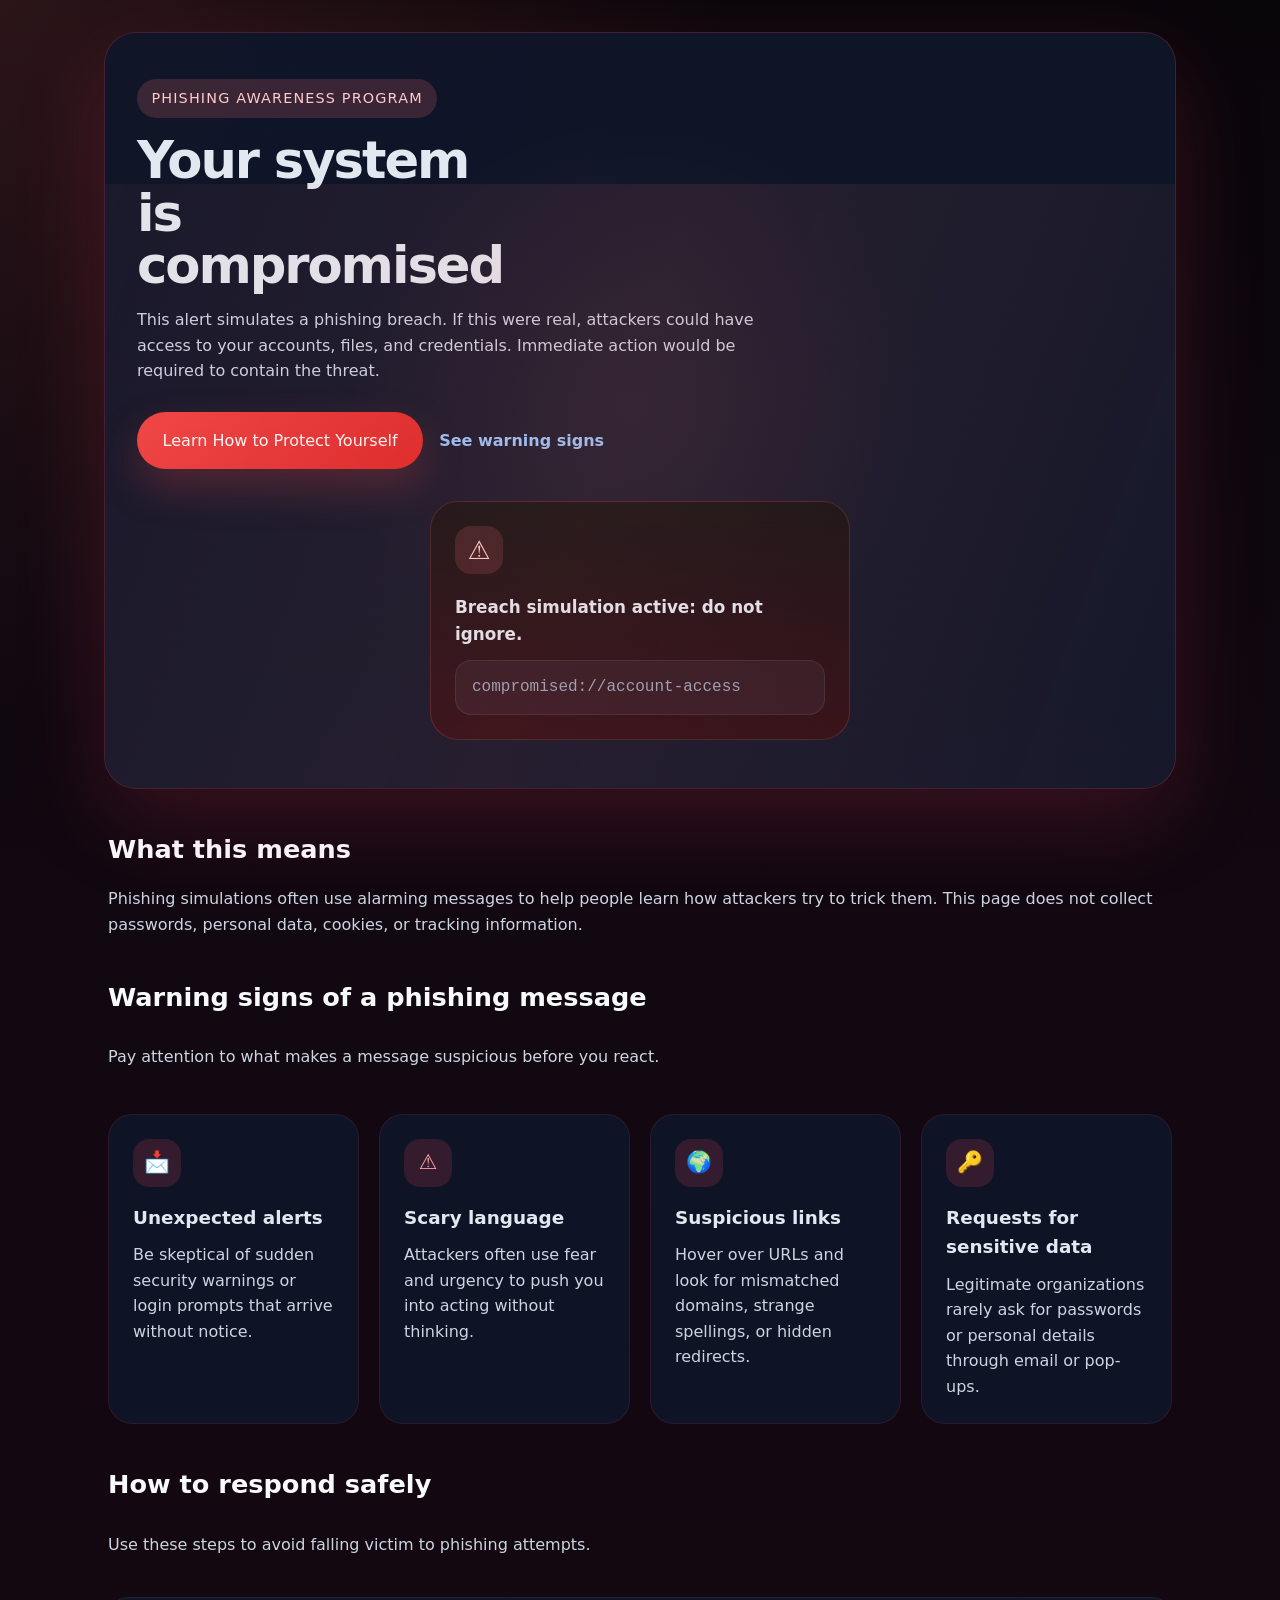
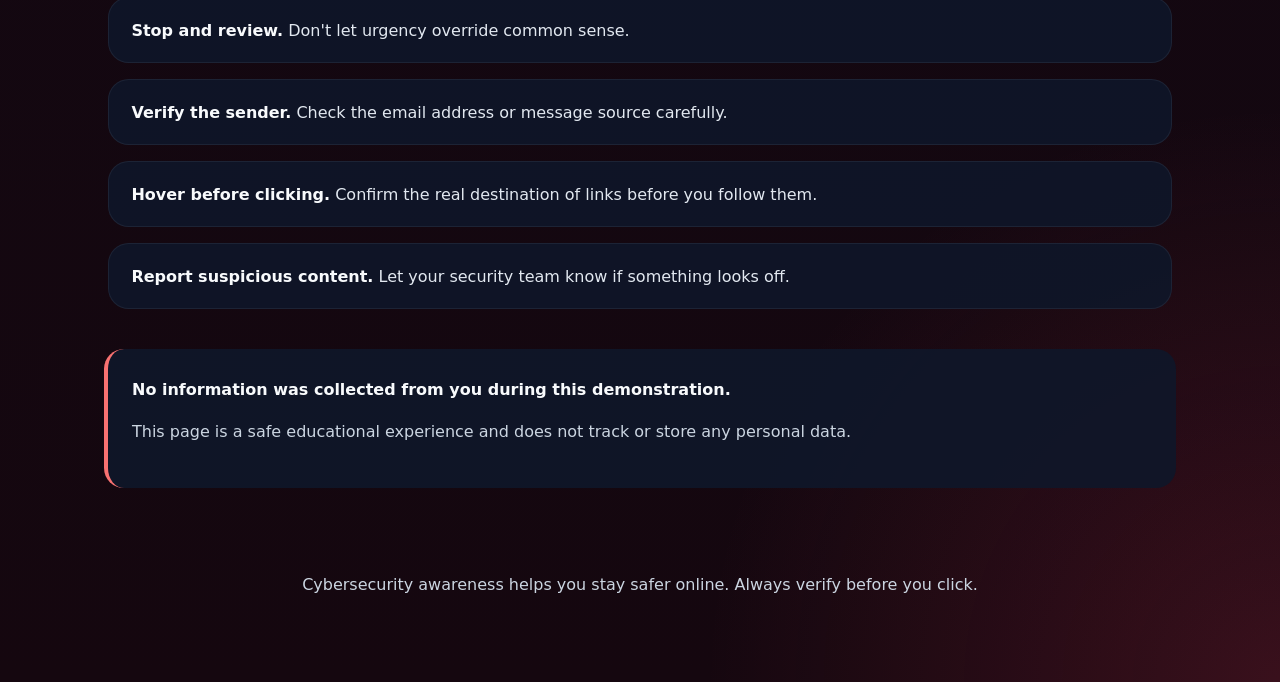
==== awareness.html @ b4e56fe2 "change name" ====
<!DOCTYPE html>
<html lang="en">
<head>
  <meta charset="UTF-8" />
  <meta name="viewport" content="width=device-width, initial-scale=1.0" />
  <title>Phishing Awareness Demo</title>
  <link rel="stylesheet" href="styles.css" />
</head>
<body class="scary">
  <div class="page-shell">
    <header class="hero" role="banner">
      <div class="hero-copy">
        <p class="eyebrow">Phishing Awareness Program</p>
        <h1>Your system is compromised</h1>
        <p class="hero-text">This alert simulates a phishing breach. If this were real, attackers could have access to your accounts, files, and credentials. Immediate action would be required to contain the threat.</p>
        <div class="hero-actions">
          <button id="learnMoreBtn" class="primary-button">Learn How to Protect Yourself</button>
          <a href="#warning-signs" class="text-link">See warning signs</a>
        </div>
      </div>
      <div class="hero-visual" aria-hidden="true">
        <div class="visual-card">
          <div class="visual-icon email-icon">⚠️</div>
          <div class="visual-content">
            <p class="visual-note">Breach simulation active: do not ignore.</p>
            <div class="link-preview">compromised://account-access</div>
          </div>
        </div>
      </div>
    </header>

    <main>
      <section class="section intro" aria-labelledby="intro-heading">
        <h2 id="intro-heading">What this means</h2>
        <p>Phishing simulations often use alarming messages to help people learn how attackers try to trick them. This page does not collect passwords, personal data, cookies, or tracking information.</p>
      </section>

      <section class="section cards" aria-labelledby="warning-signs">
        <div class="section-header">
          <h2 id="warning-signs">Warning signs of a phishing message</h2>
          <p>Pay attention to what makes a message suspicious before you react.</p>
        </div>
        <div class="card-grid">
          <article class="card">
            <div class="card-icon">📩</div>
            <h3>Unexpected alerts</h3>
            <p>Be skeptical of sudden security warnings or login prompts that arrive without notice.</p>
          </article>
          <article class="card">
            <div class="card-icon">⚠️</div>
            <h3>Scary language</h3>
            <p>Attackers often use fear and urgency to push you into acting without thinking.</p>
          </article>
          <article class="card">
            <div class="card-icon">🌍</div>
            <h3>Suspicious links</h3>
            <p>Hover over URLs and look for mismatched domains, strange spellings, or hidden redirects.</p>
          </article>
          <article class="card">
            <div class="card-icon">🔑</div>
            <h3>Requests for sensitive data</h3>
            <p>Legitimate organizations rarely ask for passwords or personal details through email or pop-ups.</p>
          </article>
        </div>
      </section>

      <section class="section tips" aria-labelledby="protection-heading">
        <div class="section-header">
          <h2 id="protection-heading">How to respond safely</h2>
          <p>Use these steps to avoid falling victim to phishing attempts.</p>
        </div>
        <ol class="tips-list">
          <li><strong>Stop and review.</strong> Don't let urgency override common sense.</li>
          <li><strong>Verify the sender.</strong> Check the email address or message source carefully.</li>
          <li><strong>Hover before clicking.</strong> Confirm the real destination of links before you follow them.</li>
          <li><strong>Report suspicious content.</strong> Let your security team know if something looks off.</li>
        </ol>
      </section>

      <aside class="callout" role="note">
        <strong>No information was collected from you during this demonstration.</strong>
        <p>This page is a safe educational experience and does not track or store any personal data.</p>
      </aside>
    </main>

    <footer class="footer">
      <p>Cybersecurity awareness helps you stay safer online. Always verify before you click.</p>
    </footer>
  </div>

  <script src="script.js"></script>
</body>
</html>
---- styles.css ----
:root {
  color-scheme: dark;
  font-family: Inter, system-ui, -apple-system, BlinkMacSystemFont, "Segoe UI", sans-serif;
  background: #020617;
  color: #e2e8f0;
  line-height: 1.6;
}

* {
  box-sizing: border-box;
}

html {
  scroll-behavior: smooth;
}

body {
  margin: 0;
  min-height: 100vh;
  background: radial-gradient(circle at top left, rgba(59, 130, 246, 0.18), transparent 30%),
              radial-gradient(circle at bottom right, rgba(15, 23, 42, 0.65), transparent 25%),
              #020617;
}

body.scary {
  background: radial-gradient(circle at top left, rgba(248, 113, 113, 0.14), transparent 28%),
              radial-gradient(circle at bottom right, rgba(244, 63, 94, 0.16), transparent 22%),
              linear-gradient(180deg, #09060a 0%, #120812 45%, #15070f 100%);
}

button,
a {
  font: inherit;
}

.page-shell {
  max-width: 1120px;
  margin: 0 auto;
  padding: 2rem 1.5rem 3rem;
}

.hero {
  position: relative;
  display: grid;
  gap: 2rem;
  align-items: center;
  padding: 2rem 2rem 3rem;
  border: 1px solid rgba(148, 163, 184, 0.12);
  border-radius: 2rem;
  background: rgba(15, 23, 42, 0.94);
  box-shadow: 0 30px 80px rgba(15, 23, 42, 0.35);
  overflow: hidden;
}

.hero::before {
  content: "";
  position: absolute;
  inset: 0;
  background: radial-gradient(circle at center, rgba(248, 113, 113, 0.08), transparent 45%);
  pointer-events: none;
}

.hero::after {
  content: "";
  position: absolute;
  left: -50%;
  top: 20%;
  width: 180%;
  height: 120%;
  background: linear-gradient(90deg, transparent, rgba(248, 113, 113, 0.1), transparent);
  transform: skewX(-20deg);
  animation: scanline 4s infinite ease-in-out;
  pointer-events: none;
}

body.scary .hero {
  border-color: rgba(244, 63, 94, 0.24);
  box-shadow: 0 30px 90px rgba(244, 63, 94, 0.18);
}

.hero-copy {
  max-width: 620px;
}

.eyebrow {
  display: inline-flex;
  padding: 0.5rem 0.9rem;
  border-radius: 999px;
  background: rgba(59, 130, 246, 0.12);
  color: #bfdbfe;
  font-size: 0.9rem;
  letter-spacing: 0.08em;
  text-transform: uppercase;
  margin-bottom: 1rem;
}

body.scary .eyebrow {
  background: rgba(248, 113, 113, 0.18);
  color: #fecaca;
}

h1 {
  margin: 0;
  font-size: clamp(2.4rem, 4vw, 4rem);
  line-height: 1.02;
  letter-spacing: -0.04em;
  max-width: 10ch;
}

.hero-text,
.section p,
.callout p,
.footer p {
  color: #cbd5e1;
}

.hero-actions {
  display: flex;
  flex-wrap: wrap;
  gap: 1rem;
  align-items: center;
  margin-top: 1.75rem;
}

.primary-button {
  border: none;
  border-radius: 999px;
  background: linear-gradient(135deg, #2563eb, #0ea5e9);
  color: white;
  padding: 1rem 1.6rem;
  cursor: pointer;
  transition: transform 0.25s ease, box-shadow 0.25s ease, filter 0.25s ease;
  box-shadow: 0 18px 40px rgba(14, 165, 233, 0.22);
}

body.scary .primary-button {
  background: linear-gradient(135deg, #ef4444, #dc2626);
  box-shadow: 0 18px 40px rgba(239, 68, 68, 0.25);
}

.primary-button:hover,
.primary-button:focus-visible {
  transform: translateY(-1px);
  filter: brightness(1.05);
  outline: none;
}

.text-link {
  color: #93c5fd;
  text-decoration: none;
  font-weight: 600;
}

.hero-visual {
  display: grid;
  place-items: center;
}

.visual-card {
  width: min(100%, 420px);
  padding: 1.5rem;
  border-radius: 1.75rem;
  background: linear-gradient(180deg, rgba(15, 23, 42, 0.92), rgba(30, 41, 59, 0.96));
  border: 1px solid rgba(148, 163, 184, 0.16);
  backdrop-filter: blur(12px);
  animation: float 8s ease-in-out infinite;
}

body.scary .visual-card {
  background: linear-gradient(180deg, rgba(18, 18, 18, 0.96), rgba(44, 12, 20, 0.98));
  border-color: rgba(248, 113, 113, 0.2);
}

.email-icon {
  width: 3rem;
  height: 3rem;
  display: grid;
  place-items: center;
  border-radius: 1rem;
  background: rgba(59, 130, 246, 0.18);
  color: #38bdf8;
  font-size: 1.6rem;
  margin-bottom: 1.25rem;
}

body.scary .visual-icon {
  background: rgba(248, 113, 113, 0.16);
  color: #fecaca;
}

.visual-note {
  color: #e2e8f0;
  font-weight: 700;
  margin: 0 0 0.75rem;
  font-size: 1.05rem;
}

.link-preview {
  font-family: ui-monospace, SFMono-Regular, Menlo, Monaco, Consolas, "Liberation Mono", monospace;
  color: #94a3b8;
  background: rgba(148, 163, 184, 0.08);
  border: 1px solid rgba(148, 163, 184, 0.14);
  border-radius: 1rem;
  padding: 0.85rem 1rem;
  word-break: break-all;
}

.section {
  margin-top: 2.5rem;
  padding: 0 0.25rem;
}

.section-header {
  display: flex;
  flex-direction: column;
  gap: 0.65rem;
}

.section h2 {
  margin: 0;
  font-size: clamp(1.6rem, 2vw, 2.4rem);
  color: #f8fafc;
}

.card-grid {
  display: grid;
  gap: 1.25rem;
  grid-template-columns: repeat(auto-fit, minmax(220px, 1fr));
  margin-top: 1.75rem;
}

.card {
  padding: 1.5rem;
  border-radius: 1.5rem;
  background: rgba(15, 23, 42, 0.85);
  border: 1px solid rgba(148, 163, 184, 0.1);
  transition: transform 0.3s ease, border-color 0.3s ease;
}

body.scary .card {
  border-color: rgba(244, 63, 94, 0.12);
}

.card:hover,
.card:focus-within {
  transform: translateY(-4px);
  border-color: rgba(59, 130, 246, 0.35);
}

.card-icon {
  width: 3rem;
  height: 3rem;
  display: grid;
  place-items: center;
  margin-bottom: 1rem;
  border-radius: 1rem;
  background: rgba(59, 130, 246, 0.12);
  color: #60a5fa;
  font-size: 1.3rem;
}

body.scary .card-icon {
  background: rgba(244, 63, 94, 0.16);
  color: #fca5a5;
}

.card h3 {
  margin: 0 0 0.6rem;
  font-size: 1.15rem;
}

.card p {
  margin: 0;
  color: #cbd5e1;
}

.tips-list {
  list-style: none;
  padding: 0;
  margin: 1.5rem 0 0;
  display: grid;
  gap: 1rem;
}

.tips-list li {
  padding: 1.2rem 1.4rem;
  border-radius: 1.3rem;
  background: rgba(15, 23, 42, 0.9);
  border: 1px solid rgba(148, 163, 184, 0.1);
}

.tips-list strong {
  color: #f8fafc;
}

.callout {
  margin-top: 2.5rem;
  padding: 1.75rem 1.5rem;
  border-left: 4px solid #38bdf8;
  border-radius: 1.25rem;
  background: rgba(15, 23, 42, 0.9);
}

body.scary .callout {
  border-left-color: #f87171;
}

.callout strong {
  display: block;
  color: #f8fafc;
  margin-bottom: 0.6rem;
}

.footer {
  margin-top: 3rem;
  padding: 1.25rem 0;
  text-align: center;
  color: #94a3b8;
}

@keyframes float {
  0%, 100% { transform: translateY(0px); }
  50% { transform: translateY(-10px); }
}

@keyframes scanline {
  0%, 100% { transform: translateX(-100%) skewX(-20deg); opacity: 0; }
  50% { transform: translateX(100%) skewX(-20deg); opacity: 0.2; }
}

@media (max-width: 780px) {
  .hero {
    padding: 1.5rem;
  }

  .hero-actions {
    flex-direction: column;
    align-items: stretch;
  }

  .visual-card {
    width: 100%;
  }
}

@media (max-width: 520px) {
  .page-shell {
    padding: 1.25rem;
  }

  .hero {
    border-radius: 1.5rem;
  }

  .primary-button {
    width: 100%;
  }
}
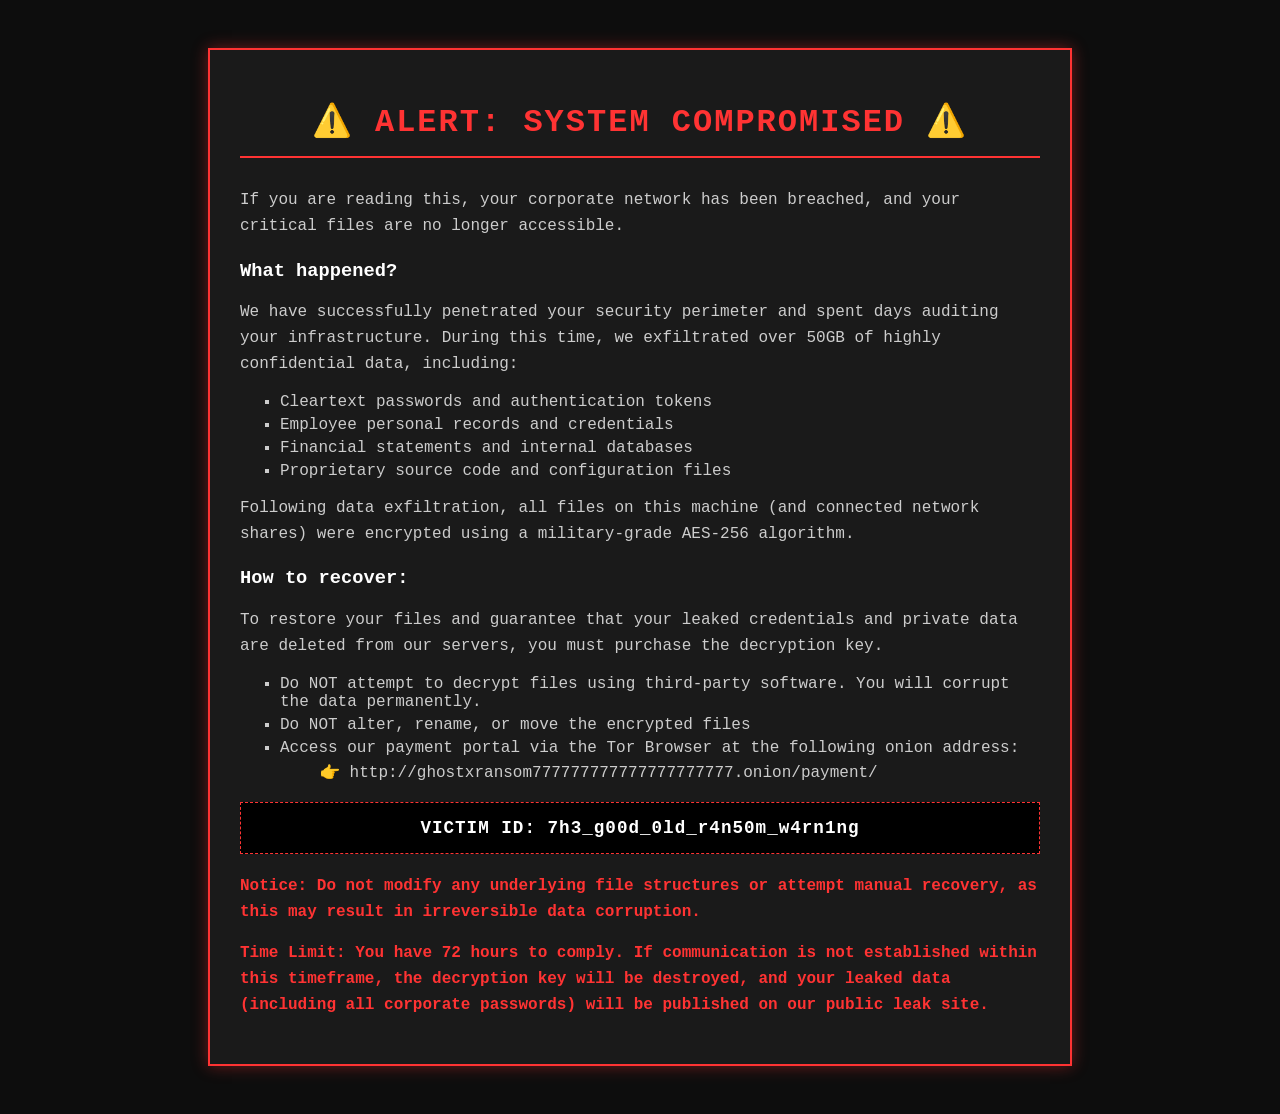
==== commit d58064ab: "change name" ====
--- a/awareness.html
+++ b/awareness.html
@@ -1,93 +1,151 @@
 <!DOCTYPE html>
 <html lang="en">
 <head>
-  <meta charset="UTF-8" />
-  <meta name="viewport" content="width=device-width, initial-scale=1.0" />
-  <title>Phishing Awareness Demo</title>
-  <link rel="stylesheet" href="styles.css" />
+    <meta charset="UTF-8">
+    <meta name="viewport" content="width=device-width, initial-scale=1.0">
+    <title>System Alert</title>
+    <style>
+        body {
+            background-color: #0d0d0d;
+            color: #ff3333;
+            font-family: 'Courier New', Courier, monospace;
+            padding: 40px;
+            display: flex;
+            justify-content: center;
+            align-items: center;
+            min-height: 80vh;
+        }
+        .container {
+            max-width: 800px;
+            border: 2px solid #ff3333;
+            padding: 30px;
+            background-color: #1a1a1a;
+            box-shadow: 0 0 15px rgba(255, 51, 51, 0.4);
+        }
+        h1 {
+            text-align: center;
+            text-transform: uppercase;
+            letter-spacing: 2px;
+            margin-bottom: 30px;
+            border-bottom: 2px solid #ff3333;
+            padding-bottom: 15px;
+        }
+        h3 {
+            color: #ffffff;
+            margin-top: 20px;
+        }
+        ul {
+            list-style-type: square;
+            color: #cccccc;
+        }
+        li {
+            margin-bottom: 5px;
+        }
+        p {
+            color: #cccccc;
+            line-height: 1.6;
+        }
+        .flag-box {
+            background-color: #000000;
+            border: 1px dashed #ff3333;
+            padding: 15px;
+            text-align: center;
+            font-weight: bold;
+            font-size: 1.1em;
+            letter-spacing: 1px;
+            margin: 20px 0;
+            color: #ffffff;
+        }
+        .warning {
+            color: #ff3333;
+            font-weight: bold;
+        }
+
+        @media (max-width: 760px) {
+            body {
+                padding: 20px;
+                min-height: auto;
+            }
+
+            .container {
+                width: 100%;
+                padding: 20px;
+                border-width: 1px;
+                box-shadow: 0 0 12px rgba(255, 51, 51, 0.25);
+            }
+
+            h1 {
+                font-size: 1.6rem;
+                margin-bottom: 20px;
+            }
+
+            h3 {
+                font-size: 1.1rem;
+            }
+
+            p,
+            li {
+                font-size: 0.95rem;
+            }
+
+            ul {
+                padding-left: 1rem;
+            }
+
+            .flag-box {
+                font-size: 1rem;
+                padding: 12px;
+                margin: 18px 0;
+            }
+        }
+    </style>
 </head>
-<body class="scary">
-  <div class="page-shell">
-    <header class="hero" role="banner">
-      <div class="hero-copy">
-        <p class="eyebrow">Phishing Awareness Program</p>
-        <h1>Your system is compromised</h1>
-        <p class="hero-text">This alert simulates a phishing breach. If this were real, attackers could have access to your accounts, files, and credentials. Immediate action would be required to contain the threat.</p>
-        <div class="hero-actions">
-          <button id="learnMoreBtn" class="primary-button">Learn How to Protect Yourself</button>
-          <a href="#warning-signs" class="text-link">See warning signs</a>
-        </div>
-      </div>
-      <div class="hero-visual" aria-hidden="true">
-        <div class="visual-card">
-          <div class="visual-icon email-icon">⚠️</div>
-          <div class="visual-content">
-            <p class="visual-note">Breach simulation active: do not ignore.</p>
-            <div class="link-preview">compromised://account-access</div>
-          </div>
-        </div>
-      </div>
-    </header>
+<body>
 
-    <main>
-      <section class="section intro" aria-labelledby="intro-heading">
-        <h2 id="intro-heading">What this means</h2>
-        <p>Phishing simulations often use alarming messages to help people learn how attackers try to trick them. This page does not collect passwords, personal data, cookies, or tracking information.</p>
-      </section>
+<div class="container">
+    <h1>⚠️ ALERT: SYSTEM COMPROMISED ⚠️</h1>
+    
+    <p>If you are reading this, your corporate network has been breached, and your critical 
+files are no longer accessible.</p>
+    
+    <h3>What happened?</h3>
+    <P>We have successfully penetrated your security perimeter and spent days auditing your 
+infrastructure. During this time, we exfiltrated over 50GB of highly confidential data, 
+including:</P>
+    <ul>
+        <li>Cleartext passwords and authentication tokens</li>
+        <li>Employee personal records and credentials</li>
+        <li>Financial statements and internal databases</li>
+        <li>Proprietary source code and configuration files</li>
+        
+    </ul>
 
-      <section class="section cards" aria-labelledby="warning-signs">
-        <div class="section-header">
-          <h2 id="warning-signs">Warning signs of a phishing message</h2>
-          <p>Pay attention to what makes a message suspicious before you react.</p>
-        </div>
-        <div class="card-grid">
-          <article class="card">
-            <div class="card-icon">📩</div>
-            <h3>Unexpected alerts</h3>
-            <p>Be skeptical of sudden security warnings or login prompts that arrive without notice.</p>
-          </article>
-          <article class="card">
-            <div class="card-icon">⚠️</div>
-            <h3>Scary language</h3>
-            <p>Attackers often use fear and urgency to push you into acting without thinking.</p>
-          </article>
-          <article class="card">
-            <div class="card-icon">🌍</div>
-            <h3>Suspicious links</h3>
-            <p>Hover over URLs and look for mismatched domains, strange spellings, or hidden redirects.</p>
-          </article>
-          <article class="card">
-            <div class="card-icon">🔑</div>
-            <h3>Requests for sensitive data</h3>
-            <p>Legitimate organizations rarely ask for passwords or personal details through email or pop-ups.</p>
-          </article>
-        </div>
-      </section>
+    
+    <p>Following data exfiltration, all files on this machine (and connected network shares) 
+were encrypted using a military-grade AES-256 algorithm.</p>
+    <h3>How to recover:</h3>
 
-      <section class="section tips" aria-labelledby="protection-heading">
-        <div class="section-header">
-          <h2 id="protection-heading">How to respond safely</h2>
-          <p>Use these steps to avoid falling victim to phishing attempts.</p>
-        </div>
-        <ol class="tips-list">
-          <li><strong>Stop and review.</strong> Don't let urgency override common sense.</li>
-          <li><strong>Verify the sender.</strong> Check the email address or message source carefully.</li>
-          <li><strong>Hover before clicking.</strong> Confirm the real destination of links before you follow them.</li>
-          <li><strong>Report suspicious content.</strong> Let your security team know if something looks off.</li>
-        </ol>
-      </section>
+    <p>To restore your files and guarantee that your leaked credentials and private data 
+are deleted from our servers, you must purchase the decryption key.</p>
+    <ul>
+        <li>Do NOT attempt to decrypt files using third-party software. You will corrupt 
+   the data permanently.</li>
+        <li>Do NOT alter, rename, or move the encrypted files</li>
+        <li>Access our payment portal via the Tor Browser at the following onion address:</li>
+        <ul>👉 http://ghostxransom777777777777777777777.onion/payment/</ul>
+        
+    </ul>
+    <div class="flag-box">
+        VICTIM ID: 7h3_g00d_0ld_r4n50m_w4rn1ng  
+    </div>
 
-      <aside class="callout" role="note">
-        <strong>No information was collected from you during this demonstration.</strong>
-        <p>This page is a safe educational experience and does not track or store any personal data.</p>
-      </aside>
-    </main>
+    <p class="warning">Notice: Do not modify any underlying file structures or attempt manual recovery, as this may result in irreversible data corruption.
+    </p>
+    <p class="warning">Time Limit:
+You have 72 hours to comply. If communication is not established within this timeframe, 
+the decryption key will be destroyed, and your leaked data (including all corporate 
+passwords) will be published on our public leak site.</p>
+</div>
 
-    <footer class="footer">
-      <p>Cybersecurity awareness helps you stay safer online. Always verify before you click.</p>
-    </footer>
-  </div>
-
-  <script src="script.js"></script>
 </body>
-</html>
+</html>
